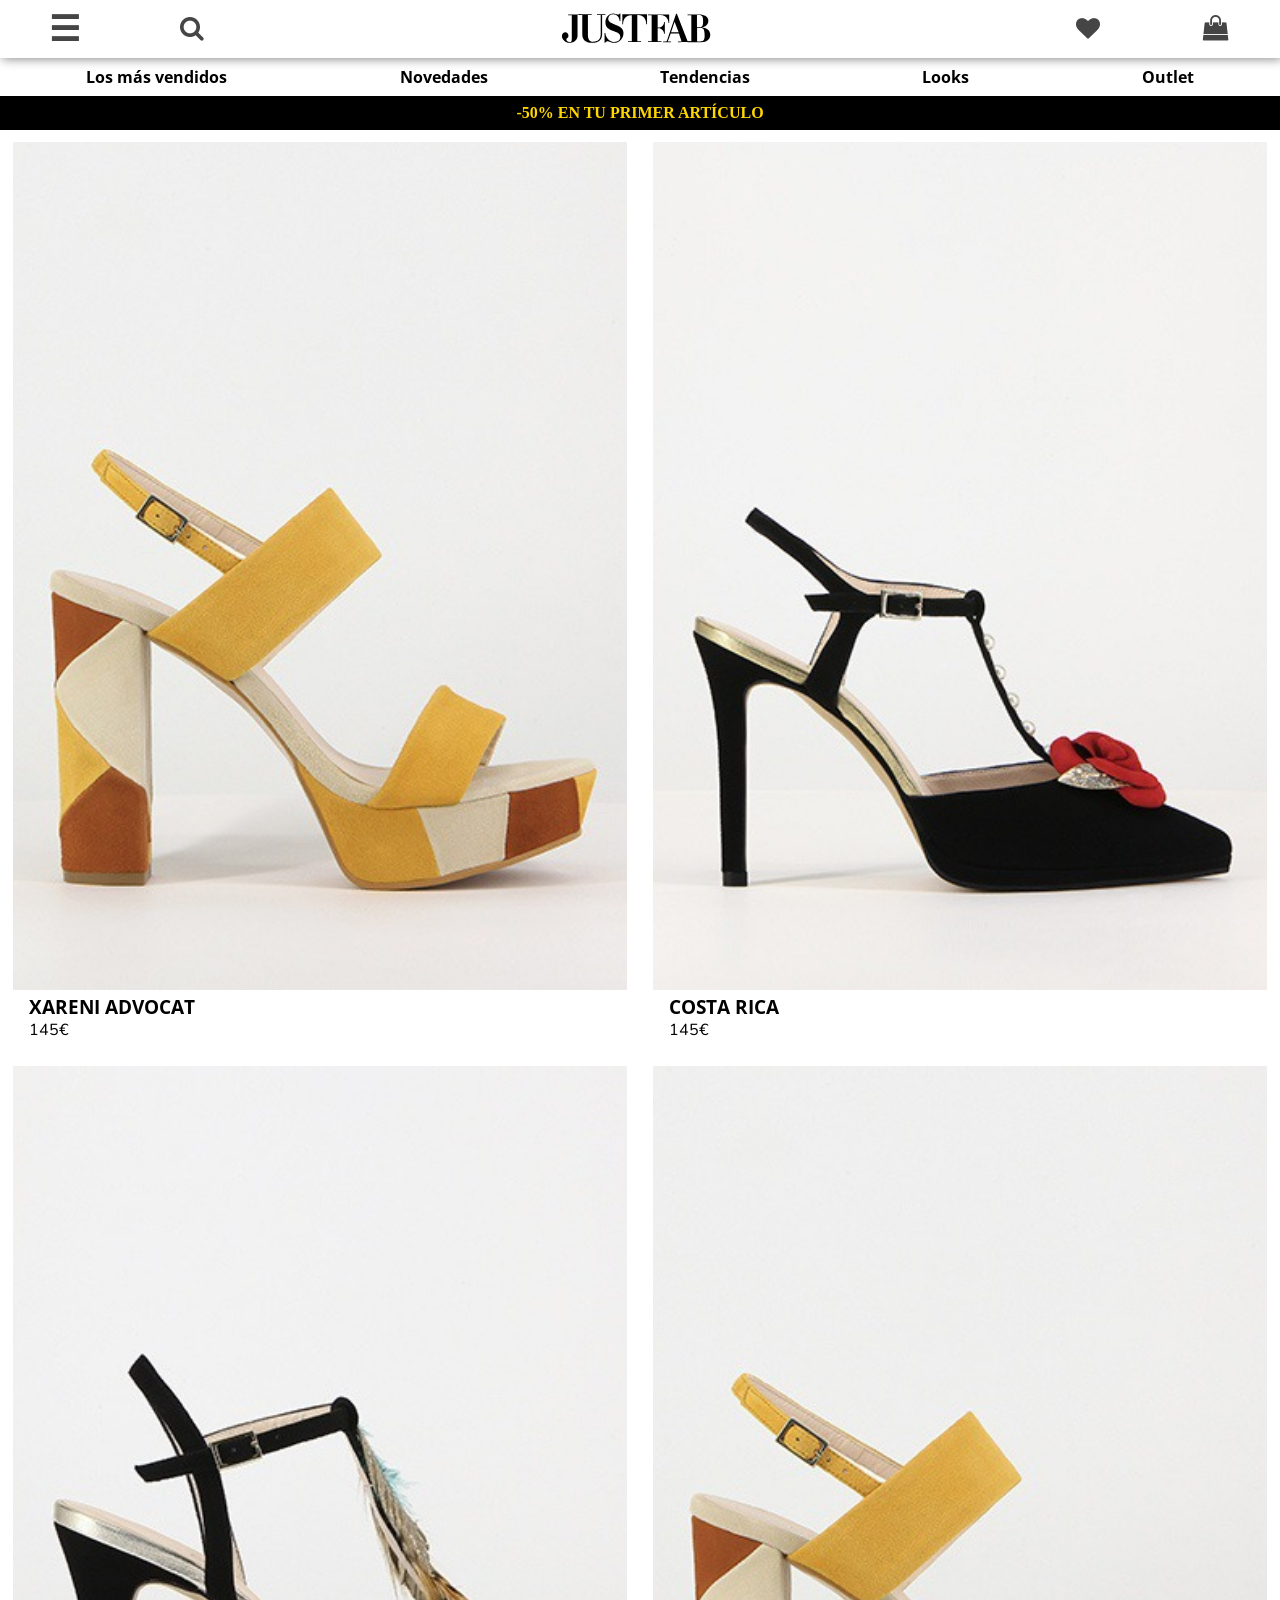
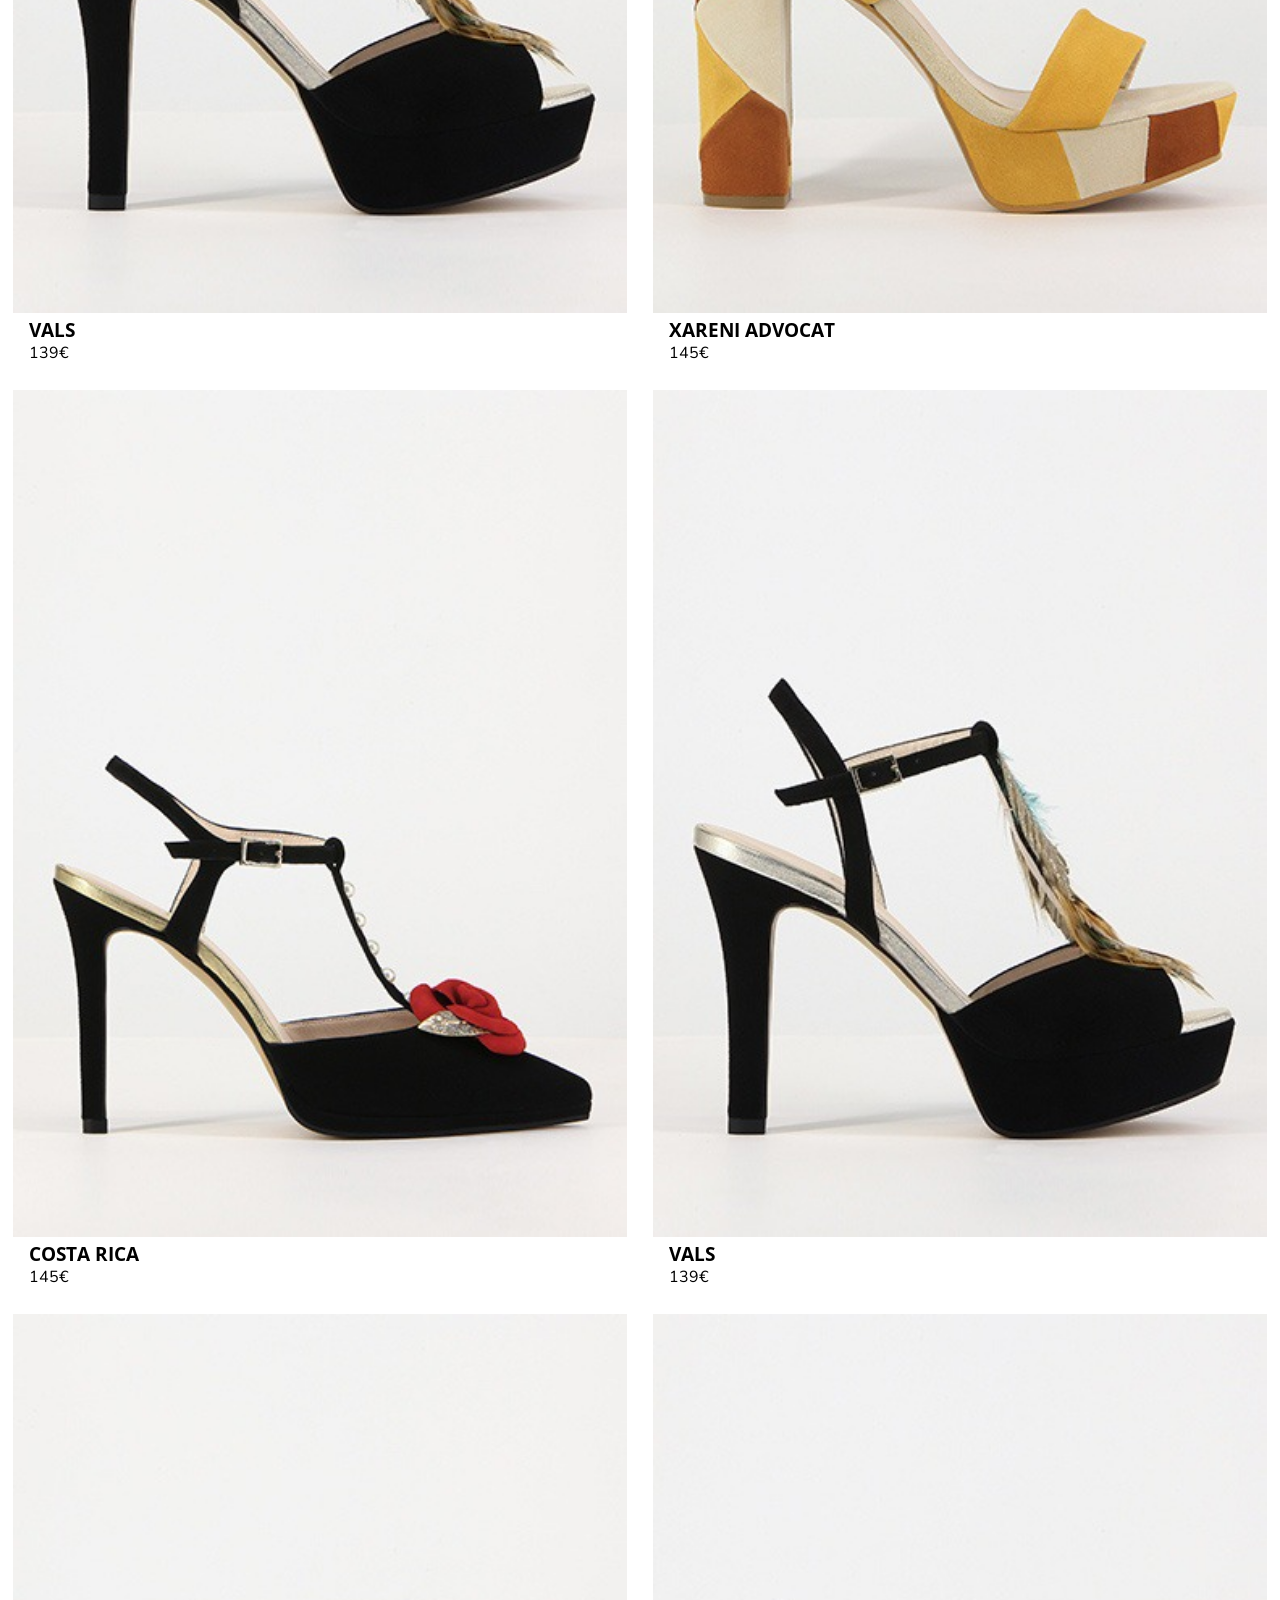
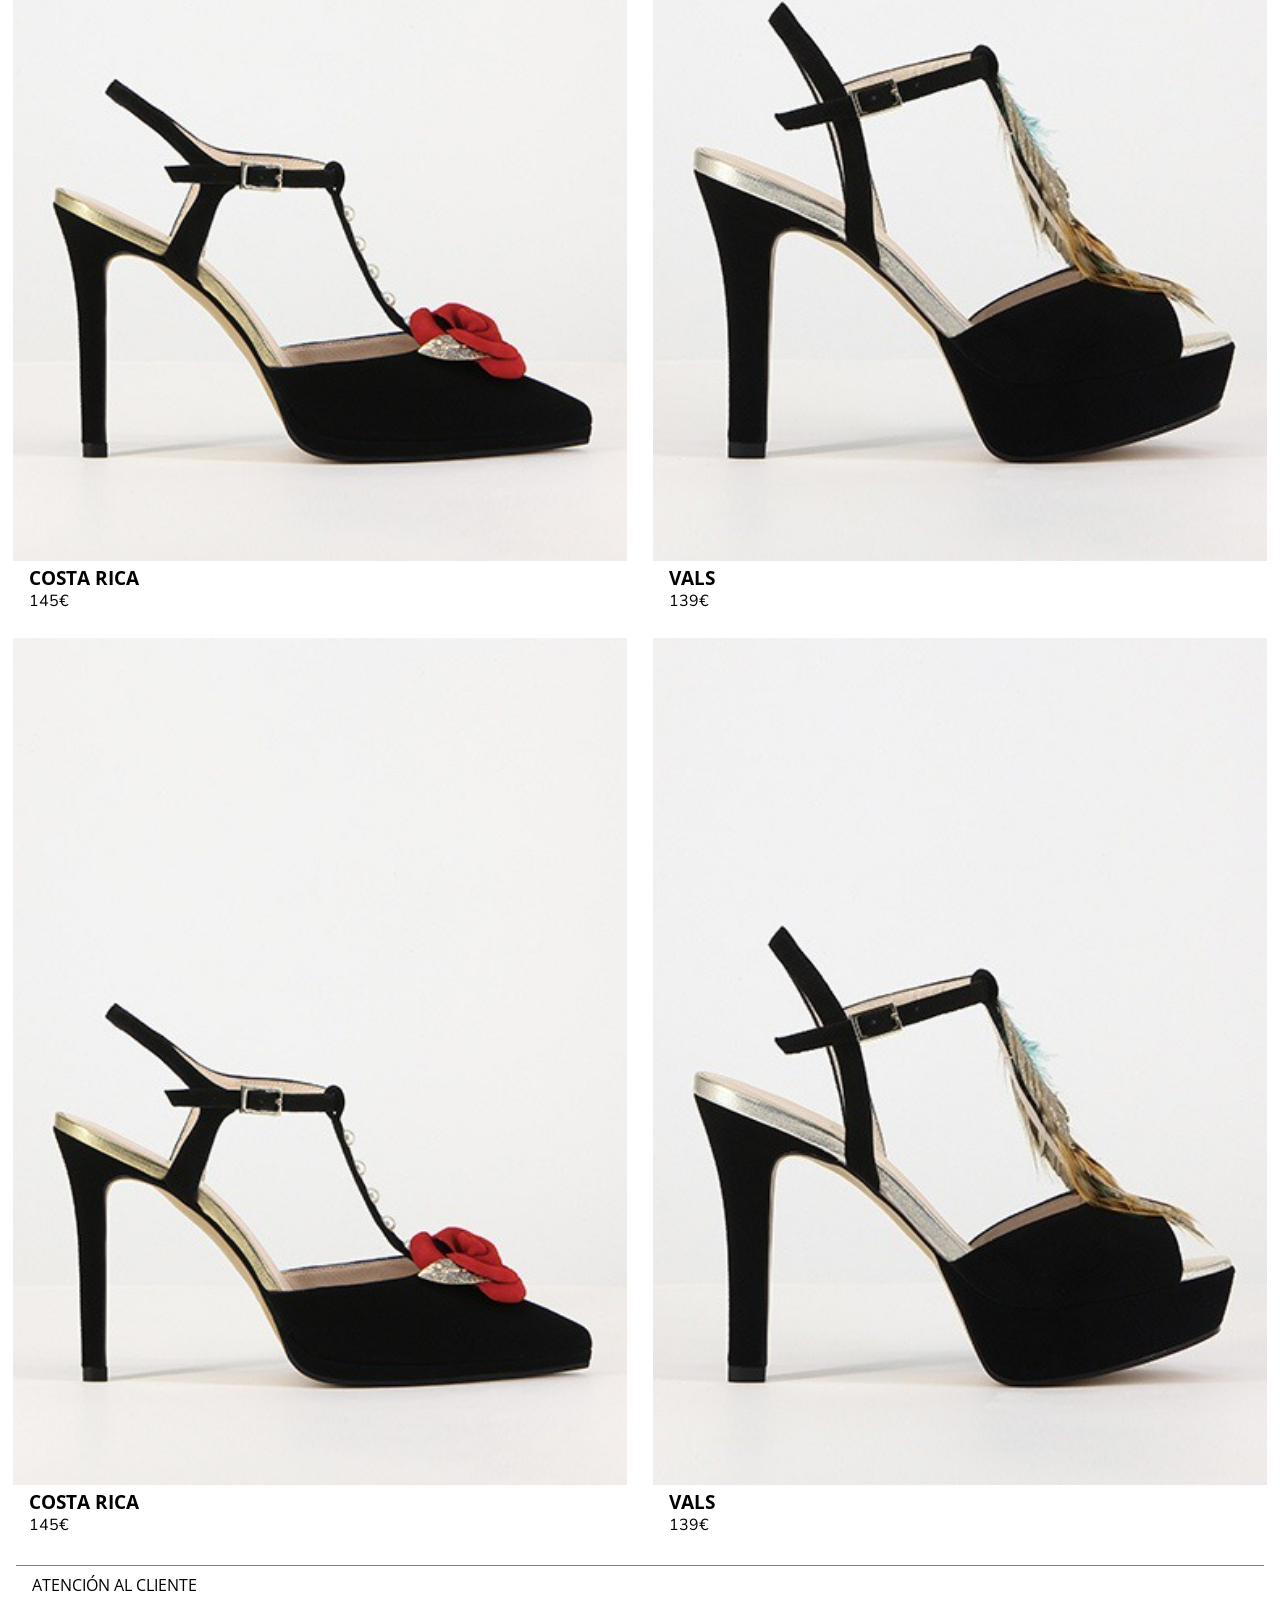
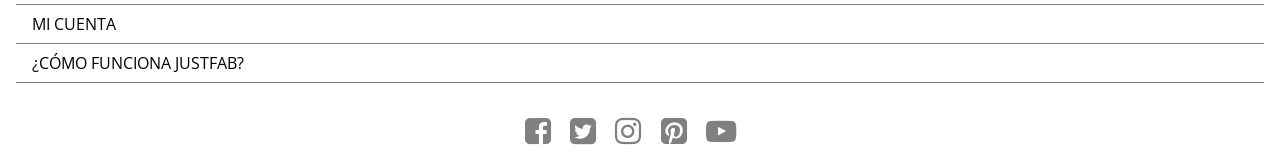
==== JUSTFAB-V2/index.html @ 764d92bb "Empezar tarea webfabv2" ====
<!DOCTYPE html>
<html lang="es">

<head>
    <title>JUSTFAB</title>
    <meta charset="utf-8">
    <meta content="Escribe tu nombre y apellidos" name="author" >
    <meta content="Diseño de Aplicaciones Web" name="description" >
    <meta content="diseño web, responsive web design" name="keywords" >
    <meta name="robots" content="index, follow" >
    <meta name="lang" content="es-ES" >

    <meta name="viewport" content="width=device-width, initial-scale=1.0">
    <link rel="stylesheet" href="https://maxcdn.bootstrapcdn.com/font-awesome/4.5.0/css/font-awesome.min.css">
    <link href="https://fonts.googleapis.com/css?family=Open+Sans+Condensed:300" rel="stylesheet">
    <link href="https://fonts.googleapis.com/css?family=Nunito" rel="stylesheet">
    <link rel="stylesheet" href="font-awesome/css/font-awesome.min.css">
    <link rel="stylesheet" type="text/css" href="estilos-justfab.css">
    <script src="jq/jquery-3.3.1.min.js"></script>
    <script src="jq/script.js"></script>
    <script src="inc/jquery.mb.CSSAnimate.js"></script>
    <script src="inc/jquery.mb.browser.min.js"></script>

</head>

<body>

    <ul id="menu">
        <li><a href="#">BOTAS <span><i class="fa fa-angle-down" aria-hidden="true"></i></span></a>
            <ul>
                <li><a href="#">Todas las Botas</a></li>
                <li><a href="#">Botines</a></li>
                <li><a href="#">Botas de tacón</a></li>
                <li><a href="#">Botas planas</a></li>
                <li><a href="#">Botas Mostequeras</a></li>
                <li><a href="#">Botas de caña ancha</a></li>
            </ul>
        </li>
        <li><a href="#">NOVEDADES<span><i class="fa fa-angle-down" aria-hidden="true"></i></span></a>
            <ul>
                <li><a href="#">Ver novedades</a></li>
                <li><a href="#">Zapatos</a></li>
                <li><a href="#">Ropa</a></li>
                <li><a href="#">Bolsos</a></li>
                <li><a href="#">Accesorios</a></li>
                <li><a href="#">Tallas grandes</a></li>
            </ul>
        </li>
        <li><a href="#">ZAPATOS<span><i class="fa fa-angle-down" aria-hidden="true"></i></span></a>
            <ul>
                <li><a href="#">Todas los Zapatos</a></li>
                <li><a href="#">Todas la Botas</a></li>
                <li><a href="#">Botines</a></li>
                <li><a href="#">Botas Mosqueteras</a></li>
                <li><a href="#">Botas de tacón</a></li>
                <li><a href="#">Botas planas</a></li>
                <li><a href="#">Botas de caña ancha</a></li>
                <li><a href="#">Sneakers</a></li>
                <li><a href="#">Mocasines & Oxfords</a></li>
                <li><a href="#">Tacones</a></li>
                <li><a href="#">Todos los zapatos planos</a></li>
                <li><a href="#">Todas las Sandalias</a></li>
            </ul>
        </li>
        <li><a href="#">ROPA<span><i class="fa fa-angle-down" aria-hidden="true"></i></span></a>
            <ul>
                <li><a href="#">Toda la Ropa</a></li>
                <li><a href="#">Chaquetas, Cazadoras y Abrigos</a></li>
                <li><a href="#">Jerséis y Cárdigans</a></li>
                <li><a href="#">Vestidos</a></li>
                <li><a href="#">Jeans</a></li>
                <li><a href="#">Tops, camisas y blusas</a></li>
                <li><a href="#">Pantalón</a></li>
                <li><a href="#">Faldas</a></li>
                <li><a href="#">Tallass grandes</a></li>
            </ul>
        </li>
        <li><a href="#">BOLSOS<span><i class="fa fa-angle-down" aria-hidden="true"></i></span></a>
            <ul>
                <li><a href="#">Todos los bolsos</a></li>
                <li><a href="#">Bolsos bandolera y Clutches</a></li>
                <li><a href="#">Bolsos Tote</a></li>
                <li><a href="#">Bolsos de hombro y mochilas</a></li>
                <li><a href="#">Bolsos Satchel</a></li>
            </ul>
        </li>
        <li><a href="#">ACCESORIOS<span><i class="fa fa-angle-down" aria-hidden="true"></i></span></a>
            <ul>
                <li><a href="#">Accesorios</a></li>
                <li><a href="#">Accesorios para el frío</a></li>
                <li><a href="#">Sombresos y Acces. para el pelo</a></li>
                <li><a href="#">Fulares</a></li>
                <li><a href="#">Gafas de Sol</a></li>
                <li><a href="#">Toda la Bisutería</a></li>
                <li><a href="#">Collares y gargantillas</a></li>
                <li><a href="#">Pendientes</a></li>
                <li><a href="#">Pulseras</a></li>
                <li><a href="#">Anillos</a></li>
            </ul>
        </li>
        <li><a href="#">TENDENCIAS<span><i class="fa fa-angle-down" aria-hidden="true"></i></span></a>
            <ul>
                <li><a href="#">Tendencias de invierno</a></li>
                <li><a href="#">Tendencias terracota</a></li>
                <li><a href="#">Disponibles de nuevo</a></li>
                <li><a href="#">Ver todas las tendencias</a></li>
            </ul>
        </li>
        <li><a href="#">LOOKS</a></li>
        <li><a href="#">OFERTAS</a></li>
    </ul>


    <div id="oscuro"></div>

    <div id="desplazable">


        <header id="top">
            <div>
                <a href="index.html">
                    <picture><img id="logo" src="logo-bw.svg" alt="LOGO LODI"></picture>
                </a>
                <!-- Menú principal -->
                <nav id="menu-principal">
                    <span>&#9776;</span>

                </nav>
                <!--Bloque de enlaces con iconos -->
                <nav id="buscador">
                    <ul>
                        <li><a href="#"><i class="fa fa-search" aria-hidden="true"></i></a></li>
                    </ul>
                </nav>
                <nav id="deseos">
                    <ul>
                        <li><a href="#"><i class="fa fa-heart" aria-hidden="true"></i></a></li>
                    </ul>
                </nav>
                <nav id="compra">
                    <ul>
                        <li><a href="#"><i class="fa fa-shopping-bag" aria-hidden="true"></i></a></li>
                    </ul>
                </nav>
            </div>
            <nav id="menu-secundario">
                <ul>
                    <li><a href="#">Los más vendidos</a></li>
                    <li><a href="#">Novedades</a></li>
                    <li><a href="#">Tendencias</a></li>
                    <li><a href="#">Looks</a></li>
                    <li><a href="#">Outlet</a></li>
                </ul>
            </nav>
            <p id="promo"><a href="#">-50% EN TU PRIMER ARTÍCULO</a></p>
        </header>


        <!--Contenido principal con los productos -->
        <main>

            <article class="item">
                <a href="#">
                    <h3>XARENI ADVOCAT</h3>
                </a>
                <p>145€</p>
                <a href="#">
                    <picture><img src="img/zapato1.jpg" alt="ZAPATO XARENI ADVOCAT" width="380" height="524"></picture>
                    <span class="comprar">COMPRAR</span>
                </a>
            </article>
            <article class="item">
                <a href="#">
                    <h3>COSTA RICA</h3>
                </a>
                <p>145€</p>
                <a href="#">
                    <picture><img src="img/zapato2.jpg" alt="ZAPATO COSTA RICA" width="380" height="524"></picture>
                    <span class="comprar">COMPRAR</span>
                </a>
            </article>
            <article class="item">
                <a href="#">
                    <h3>VALS</h3>
                </a>
                <p> 139€</p>
                <a href="#">
                    <picture><img src="img/zapato3.jpg" alt="ZAPATO VALS" width="380" height="524"></picture>
                    <span class="comprar">COMPRAR</span>
                </a>
            </article>
            <article class="item">
                <a href="#">
                    <h3>XARENI ADVOCAT</h3>
                </a>
                <p>145€</p>
                <a href="#">
                    <picture><img src="img/zapato1.jpg" alt="ZAPATO XARENI ADVOCAT" width="380" height="524"></picture>
                    <span class="comprar">COMPRAR</span>
                </a>
            </article>
            <article class="item">
                <a href="#">
                    <h3>COSTA RICA</h3>
                </a>
                <p>145€</p>
                <a href="#">
                    <picture><img src="img/zapato2.jpg" alt="ZAPATO COSTA RICA" width="380" height="524"></picture>
                    <span class="comprar">COMPRAR</span>
                </a>
            </article>
            <article class="item">
                <a href="#">
                    <h3>VALS</h3>
                </a>
                <p> 139€</p>
                <a href="#">
                    <picture><img src="img/zapato3.jpg" alt="ZAPATO VALS" width="380" height="524"></picture>
                    <span class="comprar">COMPRAR</span>
                </a>
            </article>
            <article class="item">
                <a href="#">
                    <h3>COSTA RICA</h3>
                </a>
                <p>145€</p>
                <a href="#">
                    <picture><img src="img/zapato2.jpg" alt="ZAPATO COSTA RICA" width="380" height="524"></picture>
                    <span class="comprar">COMPRAR</span>
                </a>
            </article>
            <article class="item">
                <a href="#">
                    <h3>VALS</h3>
                </a>
                <p> 139€</p>
                <a href="#">
                    <picture><img src="img/zapato3.jpg" alt="ZAPATO VALS" width="380" height="524"></picture>
                    <span class="comprar">COMPRAR</span>
                </a>
            </article>
            <article class="item">
                <a href="#">
                    <h3>COSTA RICA</h3>
                </a>
                <p>145€</p>
                <a href="#">
                    <picture><img src="img/zapato2.jpg" alt="ZAPATO COSTA RICA" width="380" height="524"></picture>
                    <span class="comprar">COMPRAR</span>
                </a>
            </article>
            <article class="item">
                <a href="#">
                    <h3>VALS</h3>
                </a>
                <p> 139€</p>
                <a href="#">
                    <picture><img src="img/zapato3.jpg" alt="ZAPATO VALS" width="380" height="524"></picture>
                    <span class="comprar">COMPRAR</span>
                </a>
            </article>
        </main>
        <!--Pie de página -->
        <footer>
            <nav id="menu-adicional">
                <ul>
                    <li><a href="#">ATENCIÓN AL CLIENTE</a></li>
                    <li><a href="#">MI CUENTA</a></li>
                    <li><a href="#">¿CÓMO FUNCIONA JUSTFAB?</a></li>
                </ul>
            </nav>
            <nav id="iconos-sociales">
                <ul>
                    <li><a href="#"><i class="fa fa-facebook-square" aria-hidden="true"></i></a></li>
                    <li><a href="#"><i class="fa fa-twitter-square" aria-hidden="true"></i></a></li>
                    <li><a href="#"><i class="fa fa-instagram" aria-hidden="true"></i></a></li>
                    <li><a href="#"><i class="fa fa-pinterest-square" aria-hidden="true"></i></a></li>
                    <li><a href="#"><i class="fa fa-youtube-play" aria-hidden="true"></i></a></li>
                </ul>
            </nav>
        </footer>
        <div id="volverarriba"><a href="#top">VOLVER ARRIBA <span><i class="fa fa-sort-asc" aria-hidden="true"></i></span></a></div>
    </div>
</body>

</html>
---- JUSTFAB-V2/estilos-justfab.css ----
* {
    box-sizing: border-box;
}

/*Comenzamos con la versión móvil*/
/*Hacemos el cuerpo de la web flexible*/
body {
    font-size: 16px;
    margin: 0;
    padding: 0;
}

div#slider{
    width: 100vw;
    height: auto;
}

div#desplazable {
    position: absolute;
}

div#oscuro {
    position: fixed;
    top: 0;
    bottom: 0;
    left: 0;
    right: 0;
    z-index: 100;
    background-color: rgba(0, 0, 0, .8);
    display: none;
}

a > span.compra {
    position: absolute;
    bottom: 0;
    z-index: 20;
    background-color: #222222;
    color: white;
    border: 0;
    padding: 1rem 0;
    width: 100%;
    display: none;
    cursor: pointer;
    transition: background-color .3s linear;
}

a > span.compra:hover {
    background-color: black;
    color: white;
}

/*Estilo para todos los enlaces de la web*/
a {
    color: black;
    text-decoration: none;
}

a:hover {
    cursor: pointer;
}

ul {
    list-style: none;
    padding-left: 0;
}

/*ESTILO DE LA CABECERA*/
header#top {
    display: flex;
    flex-flow: row wrap;
    justify-content: space-between;
    text-align: center;
    z-index: 50;
    background-color: white;
}

header#top > div {
    order: 1;
    flex: 100%;

    display: flex;
    align-items: center;
    box-shadow: 2px 1px 10px #888888;
}

header#top > div > nav#menu-principal {
    order: 1;
    flex: 10%;
}

header#top > div > nav#menu-principal > span {
    font-size: 2.2rem;
    color: #454545;
    font-weight: bold;
}

header#top > div > nav#menu-principal > span:hover {
    color: grey;
    cursor: pointer;
}

ul#menu {
    position: fixed;
    top: 0;
    left: -20rem;
    min-height: 100vh;
    margin: 0;
    z-index: 200;
    width: 18rem;
    padding-left: 0.5rem;
    border: 1px solid lightgrey;
    background-color: white;
    text-align: left;
    font-family: 'Open Sans Condensed', sans-serif;
}

ul#menu > li {
    padding: 0.5rem;
}

ul#menu > li > a {
    display: flex;
    justify-content: space-between;
}

ul#menu > li > ul {
    display: none;
    padding-left: 1rem;
}

header#top > div > nav#buscador {
    order: 2;
    flex: 10%;
}

header#top > div > nav#buscador > ul i {
    font-size: 1.6rem;
    color: #454545;
}

header#top > div > nav#buscador > ul i:hover {
    color: grey;
}

header#top > div > a {
    order: 3;
    flex: 60%;
}

header#top > div > a > picture > img#logo {
    width: 10rem;
}

header#top > div > nav#deseos {
    order: 4;
    flex: 10%;
}

header#top > div > nav#deseos > ul i {
    font-size: 1.5rem;
    color: #454545;
}

header#top > div > nav#deseos > ul i:hover {
    font-size: 1.5rem;
    color: grey;
}

header#top > div > nav#compra {
    order: 5;
    flex: 10%;
}

header#top > div > nav#compra > ul {
    padding-left: 0;
}

header#top > div > nav#compra > ul i {
    font-size: 1.6rem;
    color: #454545;
}

header#top > div > nav#compra > ul i:hover {
    color: grey;
}

header#top > nav#menu-secundario {
    order: 2;
    flex: 100%;
}

header#top > nav#menu-secundario > ul {
    display: flex;
    justify-content: space-around;
    margin: 0;
    padding: 0.5rem 0;
}

header#top > nav#menu-secundario > ul > li > a {
    font-family: 'Open Sans Condensed', sans-serif;
    color: black;
    font-weight: bold;
}

header#top > nav#menu-secundario > ul > li > a:hover {
    color: #454545;
    text-decoration: none;
}

header#top > p#promo {
    order: 3;
    flex: 100%;
    background-color: black;
    padding: 0.5rem 0;
    margin: 0;
}

header#top > p#promo:hover {
    opacity: 0.8;
}

header#top > p#promo > a {
    color: gold;
    font-weight: bold;
}

main {
    display: flex;
    flex-flow: row wrap;
}

main > article.item {
    flex: 0 1 50%;

    display: flex;
    flex-flow: column;
    padding: 0.8rem;
}

main > article.item > a:first-child {
    order: 2;
}

main > article.item > a:first-child > h3 {
    margin: 0;
    font-family: 'Open Sans Condensed', sans-serif;
    padding-left: 1rem;
}

main > article.item > a {
    position: relative;
}

main > article.item > a:last-child {
    order: 1;
}

main > article.item > a:last-child > picture > img {
    width: 100%;
    height: auto;
}

main > article.item > p {
    order: 3;
    margin: 0;
    font-family: 'Nunito', sans-serif;
    padding-left: 1rem;
}

/*Boton comprar*/
span.comprar{
    border:1px solid black;
    padding:1rem;
    border-radius: 100px;
    position:absolute;
    top:9rem;
    right:6rem;
    display:none;
}

footer {
    display: flex;
    flex-flow: row wrap;
}

footer > nav#menu-adicional {
    flex: 100%;
}

footer > nav#menu-adicional > ul {
    display: flex;
    flex-flow: column;
    padding: 0 1rem;
    font-family: 'Open Sans Condensed', sans-serif;
}

footer > nav#menu-adicional > ul > li {
    flex: 33.33%;
    color: grey;
    border-top: 1px solid grey;
    padding: 0.5rem 0;
}

footer > nav#menu-adicional > ul > li > a {
    padding-left: 1rem;
}

footer > nav#menu-adicional > ul > li:last-child {
    border-bottom: 1px solid grey;
}

footer > nav#menu-adicional > ul > li:hover {
    background-color: lightgrey;
    border-radius: 0.2rem;
}

footer > nav#iconos-sociales {
    flex: 100%;
}

footer > nav#iconos-sociales > ul {
    display: flex;
    justify-content: center;

    list-style: none;
    color: grey;
}

footer > nav#iconos-sociales > ul li {
    padding-right: 1.2rem;
    font-size: 1.9rem;
}

footer > nav#iconos-sociales > ul > li i {
    color: grey;
}

footer > nav#iconos-sociales > ul > li i:hover {
    color: black;
}

div#volverarriba {
    color: #454545;
    font-family: 'Open Sans Condensed', sans-serif;
    width: 8rem;
    background-color: lightgrey;
    position: absolute;
    right: 0;
    bottom: 0;
    text-align: center;
    position: fixed;
    opacity: 0.7;
    display: none;
}

div#volverarriba > a {
    display: flex;
    justify-content: space-between;
    border: 1px solid grey;
    padding: 0.2rem 1rem;
}
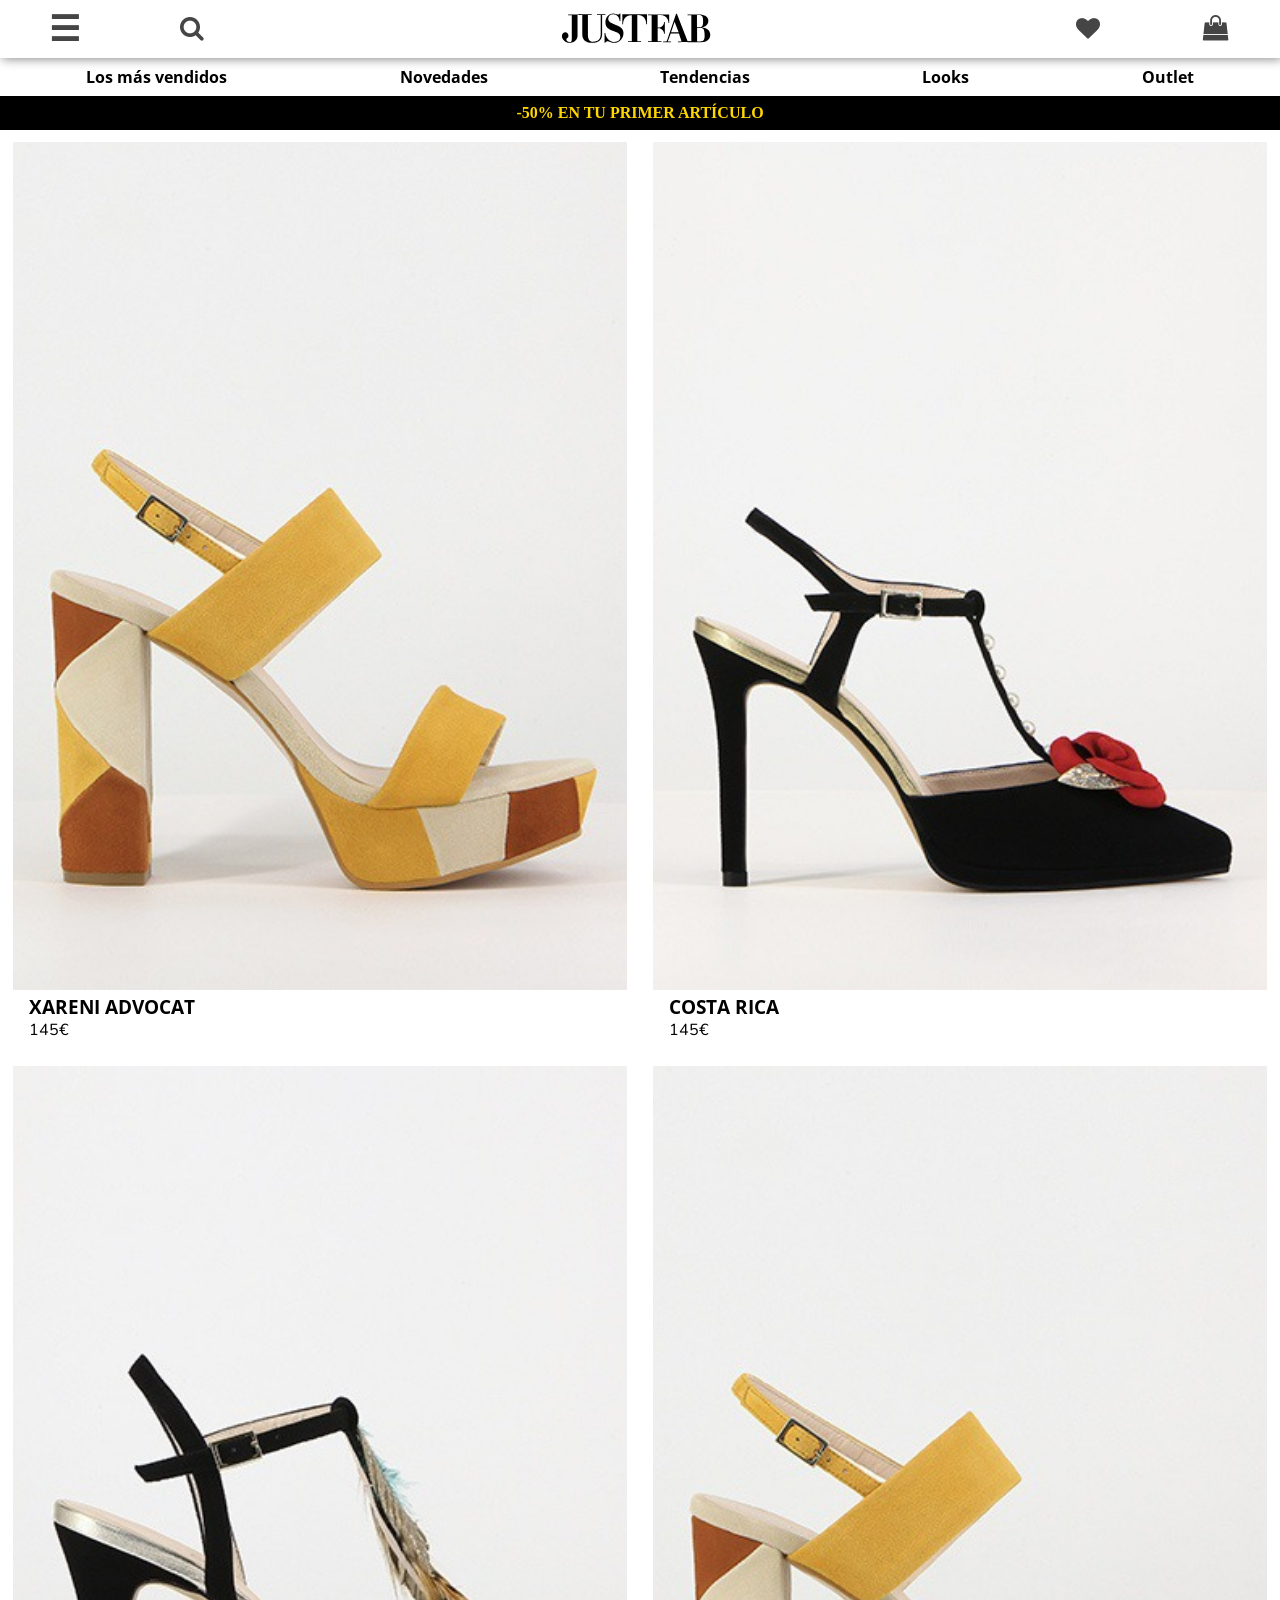
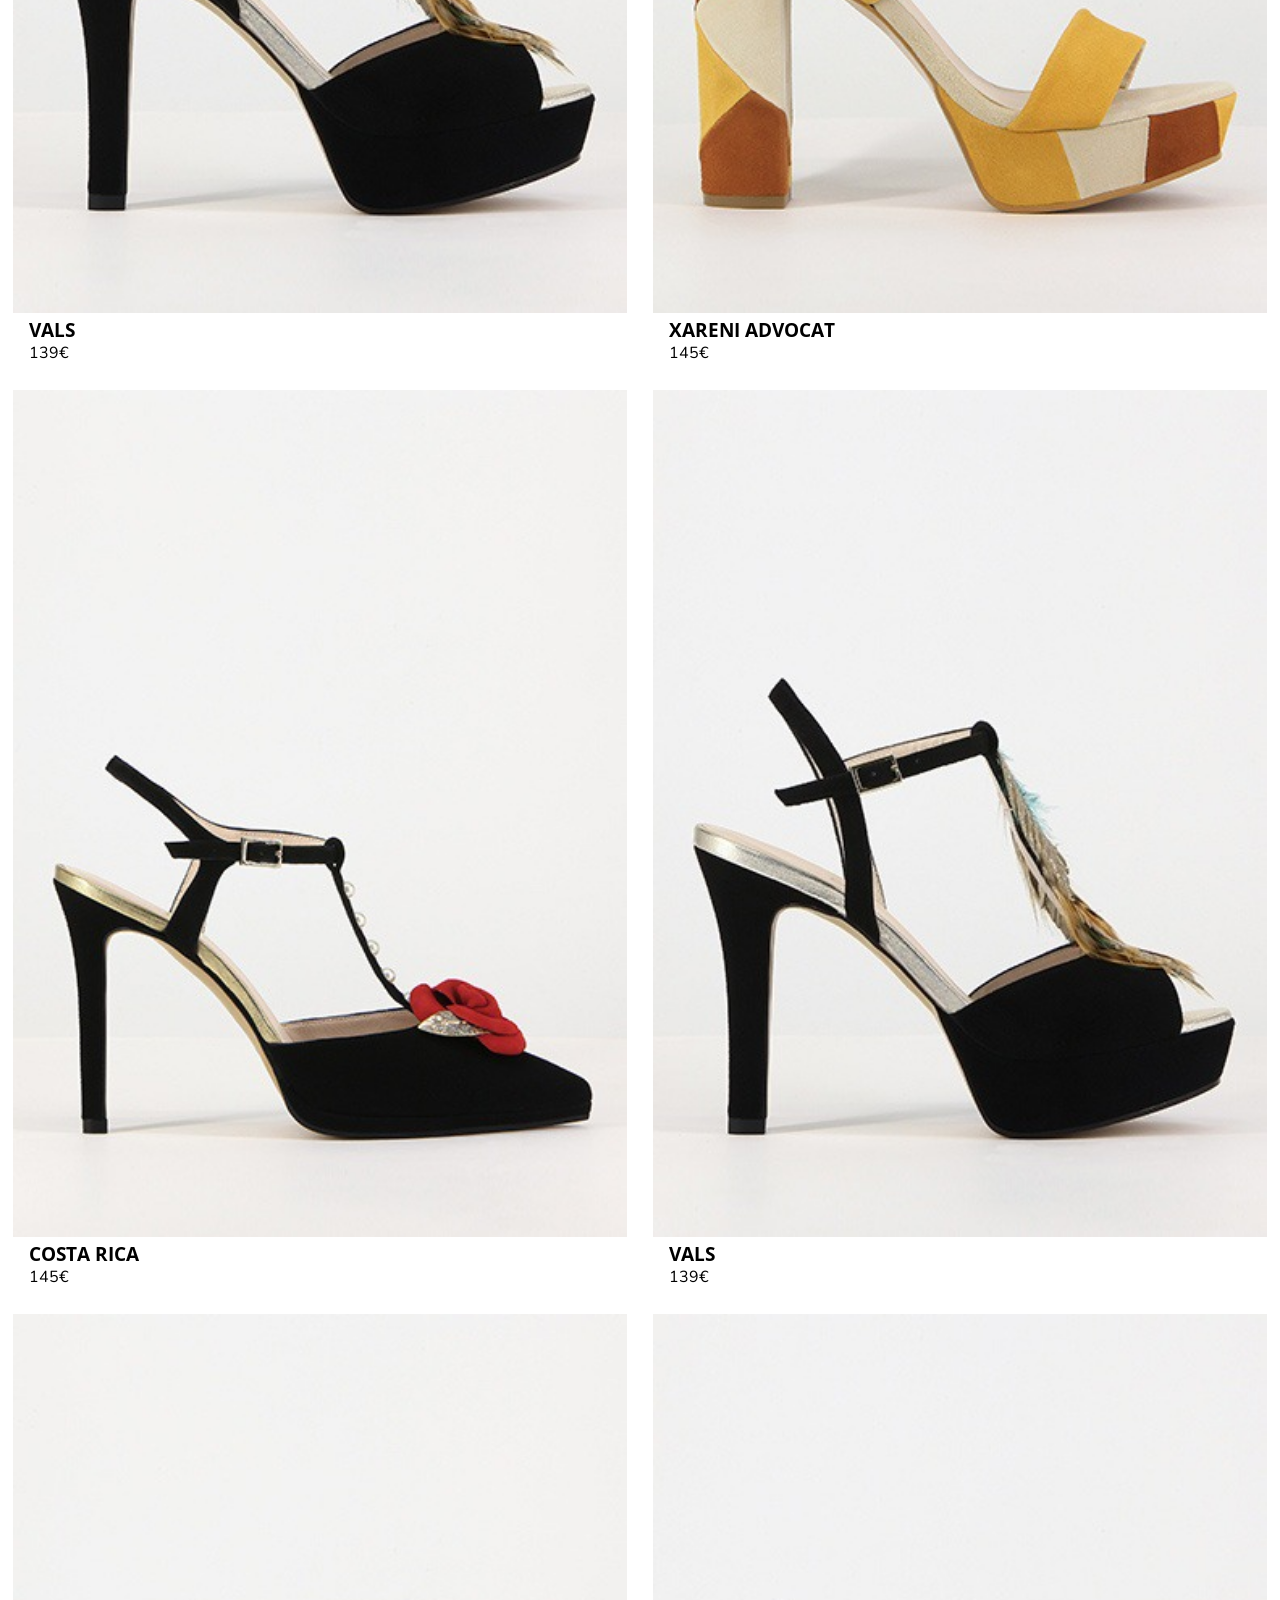
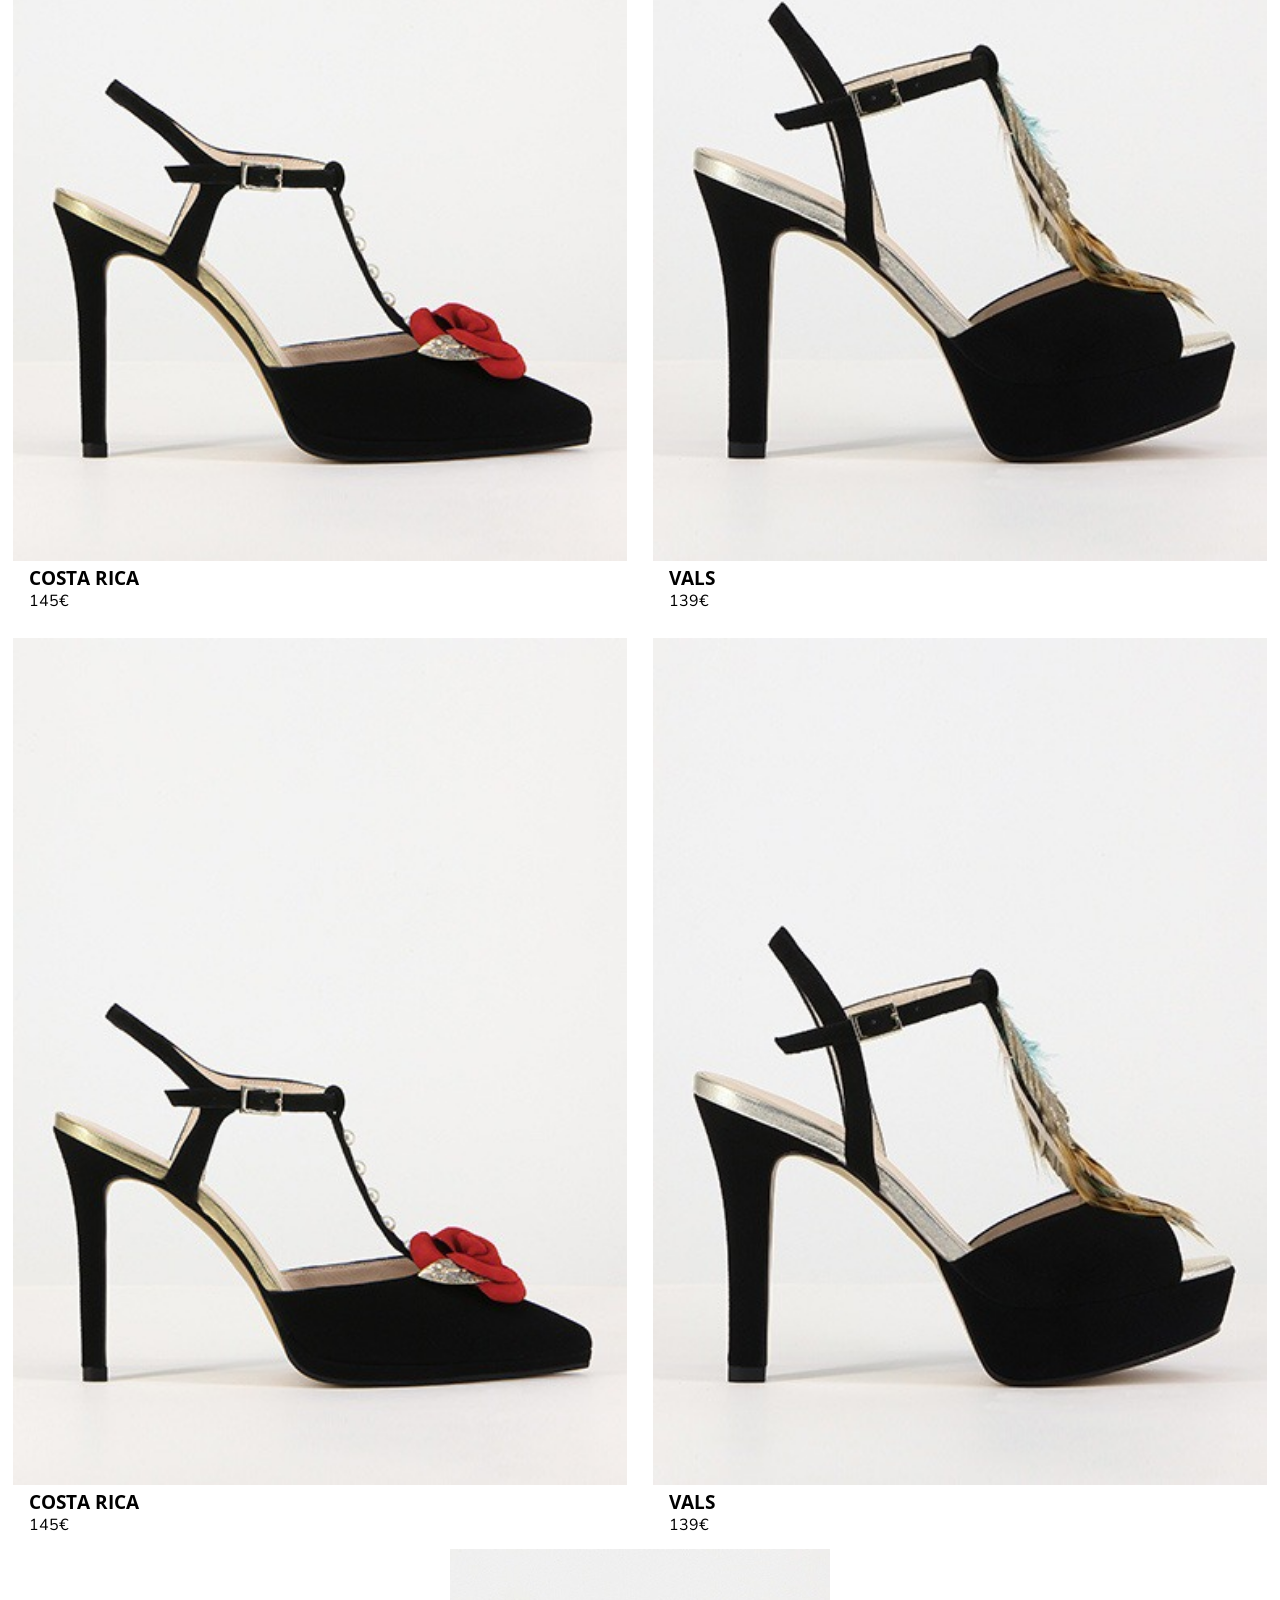
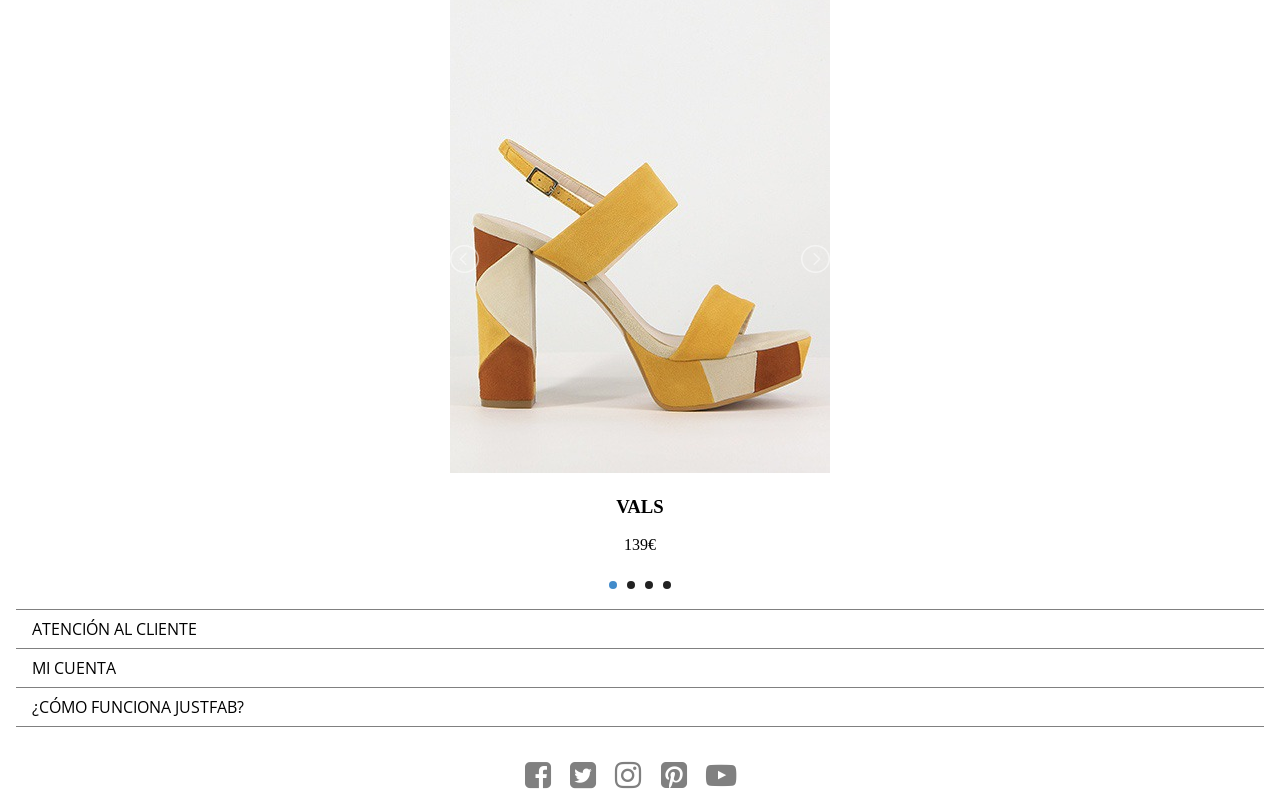
==== commit c16729c3: "terminar webV.2" ====
--- a/JUSTFAB-V2/index.html
+++ b/JUSTFAB-V2/index.html
@@ -14,12 +14,18 @@
     <link rel="stylesheet" href="https://maxcdn.bootstrapcdn.com/font-awesome/4.5.0/css/font-awesome.min.css">
     <link href="https://fonts.googleapis.com/css?family=Open+Sans+Condensed:300" rel="stylesheet">
     <link href="https://fonts.googleapis.com/css?family=Nunito" rel="stylesheet">
+    <link rel="stylesheet" type="text/css" href="css/estilos-justfab.css">
+    <link rel="stylesheet" href="css/lightslider.css">
     <link rel="stylesheet" href="font-awesome/css/font-awesome.min.css">
-    <link rel="stylesheet" type="text/css" href="estilos-justfab.css">
+    
+    <script src="https://code.jquery.com/jquery-1.11.0.js" integrity="sha256-zgND4db0iXaO7v4CLBIYHGoIIudWI5hRMQrPB20j0Qw=" crossorigin="anonymous"></script>
     <script src="jq/jquery-3.3.1.min.js"></script>
     <script src="jq/script.js"></script>
+    <!-- llamo al script --> 
+    <script src="jq/lightslider.js"></script>
     <script src="inc/jquery.mb.CSSAnimate.js"></script>
     <script src="inc/jquery.mb.browser.min.js"></script>
+    
 
 </head>
 
@@ -158,13 +164,13 @@
 
         <!--Contenido principal con los productos -->
         <main>
-
+            <div id="bloque-uno">
             <article class="item">
                 <a href="#">
                     <h3>XARENI ADVOCAT</h3>
                 </a>
                 <p>145€</p>
-                <a href="#">
+                <a id="contenedor"href="#">
                     <picture><img src="img/zapato1.jpg" alt="ZAPATO XARENI ADVOCAT" width="380" height="524"></picture>
                     <span class="comprar">COMPRAR</span>
                 </a>
@@ -259,6 +265,35 @@
                     <span class="comprar">COMPRAR</span>
                 </a>
             </article>
+            </div>
+            <div class="banner">
+                <ul id="slider">
+                    <li><img src="img/zapato1.jpg" alt="">
+                        <a href="#">
+                            <h3>VALS</h3>
+                        </a>
+                        <p> 139€</p>
+                    </li>
+                    <li><img src="img/zapato2.jpg" alt="">
+                        <a href="#">
+                            <h3>XARENI ADVOCAT</h3>
+                        </a>
+                        <p>145€</p>
+                    </li>
+                    <li><img src="img/zapato3.jpg" alt="">
+                        <a href="#">
+                            <h3>COSTA RICA</h3>
+                        </a>
+                        <p>145€</p>
+                    </li>
+                    <li><img src="img/zapato1-1.jpg" alt="">
+                        <a href="#">
+                            <h3>VALS</h3>
+                        </a>
+                        <p> 139€</p>
+                    </li>
+                </ul>
+            </div>
         </main>
         <!--Pie de página -->
         <footer>
@@ -281,6 +316,7 @@
         </footer>
         <div id="volverarriba"><a href="#top">VOLVER ARRIBA <span><i class="fa fa-sort-asc" aria-hidden="true"></i></span></a></div>
     </div>
+   
 </body>
 
 </html>
--- a/JUSTFAB-V2/css/estilos-justfab.css
+++ b/JUSTFAB-V2/css/estilos-justfab.css
@@ -0,0 +1,373 @@
+* {
+    box-sizing: border-box;
+}
+
+/*Comenzamos con la versión móvil*/
+/*Hacemos el cuerpo de la web flexible*/
+body {
+    font-size: 16px;
+    margin: 0;
+    padding: 0;
+}
+
+div#slider{
+    width: 100vw;
+    height: auto;
+}
+
+div#desplazable {
+    position: absolute;
+}
+
+div#oscuro {
+    position: fixed;
+    top: 0;
+    bottom: 0;
+    left: 0;
+    right: 0;
+    z-index: 100;
+    background-color: rgba(0, 0, 0, .8);
+    display: none;
+}
+/*
+a > span.comprar {
+    position: absolute;
+    bottom: 0;
+    z-index: 20;
+    background-color: rgba(0, 0, 0, .8);
+    color: white;
+    border: 0;
+    height:auto;
+    display: none;
+    cursor: pointer;
+    transition: background-color .3s linear;
+}*/
+/*
+a > span.compra:hover {
+    background-color: black;
+    color: white;
+}*/
+
+/*Estilo para todos los enlaces de la web*/
+a {
+    color: black;
+    text-decoration: none;
+}
+
+a:hover {
+    cursor: pointer;
+}
+
+ul {
+    list-style: none;
+    padding-left: 0;
+}
+
+/*ESTILO DE LA CABECERA*/
+header#top {
+    display: flex;
+    flex-flow: row wrap;
+    justify-content: space-between;
+    text-align: center;
+    z-index: 50;
+    background-color: white;
+}
+
+header#top > div {
+    order: 1;
+    flex: 100%;
+
+    display: flex;
+    align-items: center;
+    box-shadow: 2px 1px 10px #888888;
+}
+
+header#top > div > nav#menu-principal {
+    order: 1;
+    flex: 10%;
+}
+
+header#top > div > nav#menu-principal > span {
+    font-size: 2.2rem;
+    color: #454545;
+    font-weight: bold;
+}
+
+header#top > div > nav#menu-principal > span:hover {
+    color: grey;
+    cursor: pointer;
+}
+
+ul#menu {
+    position: fixed;
+    top: 0;
+    left: -20rem;
+    min-height: 100vh;
+    margin: 0;
+    z-index: 200;
+    width: 18rem;
+    padding-left: 0.5rem;
+    border: 1px solid lightgrey;
+    background-color: white;
+    text-align: left;
+    font-family: 'Open Sans Condensed', sans-serif;
+}
+
+ul#menu > li {
+    padding: 0.5rem;
+}
+
+ul#menu > li > a {
+    display: flex;
+    justify-content: space-between;
+}
+
+ul#menu > li > ul {
+    display: none;
+    padding-left: 1rem;
+}
+
+header#top > div > nav#buscador {
+    order: 2;
+    flex: 10%;
+}
+
+header#top > div > nav#buscador > ul i {
+    font-size: 1.6rem;
+    color: #454545;
+}
+
+header#top > div > nav#buscador > ul i:hover {
+    color: grey;
+}
+
+header#top > div > a {
+    order: 3;
+    flex: 60%;
+}
+
+header#top > div > a > picture > img#logo {
+    width: 10rem;
+}
+
+header#top > div > nav#deseos {
+    order: 4;
+    flex: 10%;
+}
+
+header#top > div > nav#deseos > ul i {
+    font-size: 1.5rem;
+    color: #454545;
+}
+
+header#top > div > nav#deseos > ul i:hover {
+    font-size: 1.5rem;
+    color: grey;
+}
+
+header#top > div > nav#compra {
+    order: 5;
+    flex: 10%;
+}
+
+header#top > div > nav#compra > ul {
+    padding-left: 0;
+}
+
+header#top > div > nav#compra > ul i {
+    font-size: 1.6rem;
+    color: #454545;
+}
+
+header#top > div > nav#compra > ul i:hover {
+    color: grey;
+}
+
+header#top > nav#menu-secundario {
+    order: 2;
+    flex: 100%;
+}
+
+header#top > nav#menu-secundario > ul {
+    display: flex;
+    justify-content: space-around;
+    margin: 0;
+    padding: 0.5rem 0;
+}
+
+header#top > nav#menu-secundario > ul > li > a {
+    font-family: 'Open Sans Condensed', sans-serif;
+    color: black;
+    font-weight: bold;
+}
+
+header#top > nav#menu-secundario > ul > li > a:hover {
+    color: #454545;
+    text-decoration: none;
+}
+
+header#top > p#promo {
+    order: 3;
+    flex: 100%;
+    background-color: black;
+    padding: 0.5rem 0;
+    margin: 0;
+}
+
+header#top > p#promo:hover {
+    opacity: 0.8;
+}
+
+header#top > p#promo > a {
+    color: gold;
+    font-weight: bold;
+}
+/*He tenido que retocar el main añadiendo un div para 
+separar un bloque de  otro*/
+main {
+    display:flex;
+    flex-direction: column;
+}
+#bloque-uno{
+    display:flex;
+    flex-flow:row wrap;
+}
+#bloque-uno > article.item {
+    flex: 0 1 50%;
+
+    display: flex;
+    flex-flow: column;
+    padding: 0.8rem;
+}
+
+#bloque-uno > article.item > a:first-child {
+    order: 2;
+}
+
+#bloque-uno > article.item > a:first-child > h3 {
+    margin: 0;
+    font-family: 'Open Sans Condensed', sans-serif;
+    padding-left: 1rem;
+}
+
+#bloque-uno > article.item > a {
+    position: relative;
+}
+
+#bloque-uno > article.item > a:last-child {
+    order: 1;
+}
+
+#bloque-uno > article.item > a:last-child > picture > img {
+    width: 100%;
+    height: auto;
+}
+
+#bloque-uno > article.item > p {
+    order: 3;
+    margin: 0;
+    font-family: 'Nunito', sans-serif;
+    padding-left: 1rem;
+}
+
+/*Boton comprar*/
+span.comprar{
+    padding:1rem;
+    border-radius: 100px;
+    position:absolute;
+    top:50%;
+    left:50%;
+    display:none;
+    transform: translate(-50%, -50%);
+    font-weight: bold;
+    color:white;
+    background-color:rgb(0, 0, 0,0.7);
+}
+
+footer {
+    display: flex;
+    flex-flow: row wrap;
+}
+
+footer > nav#menu-adicional {
+    flex: 100%;
+}
+
+footer > nav#menu-adicional > ul {
+    display: flex;
+    flex-flow: column;
+    padding: 0 1rem;
+    font-family: 'Open Sans Condensed', sans-serif;
+}
+
+footer > nav#menu-adicional > ul > li {
+    flex: 33.33%;
+    color: grey;
+    border-top: 1px solid grey;
+    padding: 0.5rem 0;
+}
+
+footer > nav#menu-adicional > ul > li > a {
+    padding-left: 1rem;
+}
+
+footer > nav#menu-adicional > ul > li:last-child {
+    border-bottom: 1px solid grey;
+}
+
+footer > nav#menu-adicional > ul > li:hover {
+    background-color: lightgrey;
+    border-radius: 0.2rem;
+}
+
+footer > nav#iconos-sociales {
+    flex: 100%;
+}
+
+footer > nav#iconos-sociales > ul {
+    display: flex;
+    justify-content: center;
+
+    list-style: none;
+    color: grey;
+}
+
+footer > nav#iconos-sociales > ul li {
+    padding-right: 1.2rem;
+    font-size: 1.9rem;
+}
+
+footer > nav#iconos-sociales > ul > li i {
+    color: grey;
+}
+
+footer > nav#iconos-sociales > ul > li i:hover {
+    color: black;
+}
+
+div#volverarriba {
+    color: #454545;
+    font-family: 'Open Sans Condensed', sans-serif;
+    width: 8rem;
+    background-color: lightgrey;
+    position: absolute;
+    right: 0;
+    bottom: 0;
+    text-align: center;
+    position: fixed;
+    opacity: 0.7;
+    display: none;
+}
+
+div#volverarriba > a {
+    display: flex;
+    justify-content: space-between;
+    border: 1px solid grey;
+    padding: 0.2rem 1rem;
+}
+/*CSS para mi div con el slider*/
+.banner{
+    width: 400px;
+    margin:auto;
+    text-align: center;
+}
--- a/JUSTFAB-V2/css/lightslider.css
+++ b/JUSTFAB-V2/css/lightslider.css
@@ -0,0 +1,395 @@
+/*! lightslider - v1.1.6 - 2016-10-25
+* https://github.com/sachinchoolur/lightslider
+* Copyright (c) 2016 Sachin N; Licensed MIT */
+/*! lightslider - v1.1.3 - 2015-04-14
+* https://github.com/sachinchoolur/lightslider
+* Copyright (c) 2015 Sachin N; Licensed MIT */
+/** /!!! core css Should not edit !!!/**/ 
+
+.lSSlideOuter {
+    overflow: hidden;
+    -webkit-touch-callout: none;
+    -webkit-user-select: none;
+    -khtml-user-select: none;
+    -moz-user-select: none;
+    -ms-user-select: none;
+    user-select: none
+}
+.lightSlider:before, .lightSlider:after {
+    content: " ";
+    display: table;
+}
+.lightSlider {
+    overflow: hidden;
+    margin: 0;
+}
+.lSSlideWrapper {
+    max-width: 100%;
+    overflow: hidden;
+    position: relative;
+}
+.lSSlideWrapper > .lightSlider:after {
+    clear: both;
+}
+.lSSlideWrapper .lSSlide {
+    -webkit-transform: translate(0px, 0px);
+    -ms-transform: translate(0px, 0px);
+    transform: translate(0px, 0px);
+    -webkit-transition: all 1s;
+    -webkit-transition-property: -webkit-transform,height;
+    -moz-transition-property: -moz-transform,height;
+    transition-property: transform,height;
+    -webkit-transition-duration: inherit !important;
+    transition-duration: inherit !important;
+    -webkit-transition-timing-function: inherit !important;
+    transition-timing-function: inherit !important;
+}
+.lSSlideWrapper .lSFade {
+    position: relative;
+}
+.lSSlideWrapper .lSFade > * {
+    position: absolute !important;
+    top: 0;
+    left: 0;
+    z-index: 9;
+    margin-right: 0;
+    width: 100%;
+}
+.lSSlideWrapper.usingCss .lSFade > * {
+    opacity: 0;
+    -webkit-transition-delay: 0s;
+    transition-delay: 0s;
+    -webkit-transition-duration: inherit !important;
+    transition-duration: inherit !important;
+    -webkit-transition-property: opacity;
+    transition-property: opacity;
+    -webkit-transition-timing-function: inherit !important;
+    transition-timing-function: inherit !important;
+}
+.lSSlideWrapper .lSFade > *.active {
+    z-index: 10;
+}
+.lSSlideWrapper.usingCss .lSFade > *.active {
+    opacity: 1;
+}
+/** /!!! End of core css Should not edit !!!/**/
+
+/* Pager */
+.lSSlideOuter .lSPager.lSpg {
+    margin: 10px 0 0;
+    padding: 0;
+    text-align: center;
+}
+.lSSlideOuter .lSPager.lSpg > li {
+    cursor: pointer;
+    display: inline-block;
+    padding: 0 5px;
+}
+.lSSlideOuter .lSPager.lSpg > li a {
+    background-color: #222222;
+    border-radius: 30px;
+    display: inline-block;
+    height: 8px;
+    overflow: hidden;
+    text-indent: -999em;
+    width: 8px;
+    position: relative;
+    z-index: 99;
+    -webkit-transition: all 0.5s linear 0s;
+    transition: all 0.5s linear 0s;
+}
+.lSSlideOuter .lSPager.lSpg > li:hover a, .lSSlideOuter .lSPager.lSpg > li.active a {
+    background-color: #428bca;
+}
+.lSSlideOuter .media {
+    opacity: 0.8;
+}
+.lSSlideOuter .media.active {
+    opacity: 1;
+}
+/* End of pager */
+
+/** Gallery */
+.lSSlideOuter .lSPager.lSGallery {
+    list-style: none outside none;
+    padding-left: 0;
+    margin: 0;
+    overflow: hidden;
+    transform: translate3d(0px, 0px, 0px);
+    -moz-transform: translate3d(0px, 0px, 0px);
+    -ms-transform: translate3d(0px, 0px, 0px);
+    -webkit-transform: translate3d(0px, 0px, 0px);
+    -o-transform: translate3d(0px, 0px, 0px);
+    -webkit-transition-property: -webkit-transform;
+    -moz-transition-property: -moz-transform;
+    -webkit-touch-callout: none;
+    -webkit-user-select: none;
+    -khtml-user-select: none;
+    -moz-user-select: none;
+    -ms-user-select: none;
+    user-select: none;
+}
+.lSSlideOuter .lSPager.lSGallery li {
+    overflow: hidden;
+    -webkit-transition: border-radius 0.12s linear 0s 0.35s linear 0s;
+    transition: border-radius 0.12s linear 0s 0.35s linear 0s;
+}
+.lSSlideOuter .lSPager.lSGallery li.active, .lSSlideOuter .lSPager.lSGallery li:hover {
+    border-radius: 5px;
+}
+.lSSlideOuter .lSPager.lSGallery img {
+    display: block;
+    height: auto;
+    max-width: 100%;
+}
+.lSSlideOuter .lSPager.lSGallery:before, .lSSlideOuter .lSPager.lSGallery:after {
+    content: " ";
+    display: table;
+}
+.lSSlideOuter .lSPager.lSGallery:after {
+    clear: both;
+}
+/* End of Gallery*/
+
+/* slider actions */
+.lSAction > a {
+    width: 32px;
+    display: block;
+    top: 50%;
+    height: 32px;
+    background-image: url('../img/controls.png');
+    cursor: pointer;
+    position: absolute;
+    z-index: 99;
+    margin-top: -16px;
+    opacity: 0.5;
+    -webkit-transition: opacity 0.35s linear 0s;
+    transition: opacity 0.35s linear 0s;
+}
+.lSAction > a:hover {
+    opacity: 1;
+}
+.lSAction > .lSPrev {
+    background-position: 0 0;
+    left: 10px;
+}
+.lSAction > .lSNext {
+    background-position: -32px 0;
+    right: 10px;
+}
+.lSAction > a.disabled {
+    pointer-events: none;
+}
+.cS-hidden {
+    height: 1px;
+    opacity: 0;
+    filter: alpha(opacity=0);
+    overflow: hidden;
+}
+
+
+/* vertical */
+.lSSlideOuter.vertical {
+    position: relative;
+}
+.lSSlideOuter.vertical.noPager {
+    padding-right: 0px !important;
+}
+.lSSlideOuter.vertical .lSGallery {
+    position: absolute !important;
+    right: 0;
+    top: 0;
+}
+.lSSlideOuter.vertical .lightSlider > * {
+    width: 100% !important;
+    max-width: none !important;
+}
+
+/* vertical controlls */
+.lSSlideOuter.vertical .lSAction > a {
+    left: 50%;
+    margin-left: -14px;
+    margin-top: 0;
+}
+.lSSlideOuter.vertical .lSAction > .lSNext {
+    background-position: 31px -31px;
+    bottom: 10px;
+    top: auto;
+}
+.lSSlideOuter.vertical .lSAction > .lSPrev {
+    background-position: 0 -31px;
+    bottom: auto;
+    top: 10px;
+}
+/* vertical */
+
+
+/* Rtl */
+.lSSlideOuter.lSrtl {
+    direction: rtl;
+}
+.lSSlideOuter .lightSlider, .lSSlideOuter .lSPager {
+    padding-left: 0;
+    list-style: none outside none;
+}
+.lSSlideOuter.lSrtl .lightSlider, .lSSlideOuter.lSrtl .lSPager {
+    padding-right: 0;
+}
+.lSSlideOuter .lightSlider > *,  .lSSlideOuter .lSGallery li {
+    float: left;
+}
+.lSSlideOuter.lSrtl .lightSlider > *,  .lSSlideOuter.lSrtl .lSGallery li {
+    float: right !important;
+}
+/* Rtl */
+
+@-webkit-keyframes rightEnd {
+    0% {
+        left: 0;
+    }
+
+    50% {
+        left: -15px;
+    }
+
+    100% {
+        left: 0;
+    }
+}
+@keyframes rightEnd {
+    0% {
+        left: 0;
+    }
+
+    50% {
+        left: -15px;
+    }
+
+    100% {
+        left: 0;
+    }
+}
+@-webkit-keyframes topEnd {
+    0% {
+        top: 0;
+    }
+
+    50% {
+        top: -15px;
+    }
+
+    100% {
+        top: 0;
+    }
+}
+@keyframes topEnd {
+    0% {
+        top: 0;
+    }
+
+    50% {
+        top: -15px;
+    }
+
+    100% {
+        top: 0;
+    }
+}
+@-webkit-keyframes leftEnd {
+    0% {
+        left: 0;
+    }
+
+    50% {
+        left: 15px;
+    }
+
+    100% {
+        left: 0;
+    }
+}
+@keyframes leftEnd {
+    0% {
+        left: 0;
+    }
+
+    50% {
+        left: 15px;
+    }
+
+    100% {
+        left: 0;
+    }
+}
+@-webkit-keyframes bottomEnd {
+    0% {
+        bottom: 0;
+    }
+
+    50% {
+        bottom: -15px;
+    }
+
+    100% {
+        bottom: 0;
+    }
+}
+@keyframes bottomEnd {
+    0% {
+        bottom: 0;
+    }
+
+    50% {
+        bottom: -15px;
+    }
+
+    100% {
+        bottom: 0;
+    }
+}
+.lSSlideOuter .rightEnd {
+    -webkit-animation: rightEnd 0.3s;
+    animation: rightEnd 0.3s;
+    position: relative;
+}
+.lSSlideOuter .leftEnd {
+    -webkit-animation: leftEnd 0.3s;
+    animation: leftEnd 0.3s;
+    position: relative;
+}
+.lSSlideOuter.vertical .rightEnd {
+    -webkit-animation: topEnd 0.3s;
+    animation: topEnd 0.3s;
+    position: relative;
+}
+.lSSlideOuter.vertical .leftEnd {
+    -webkit-animation: bottomEnd 0.3s;
+    animation: bottomEnd 0.3s;
+    position: relative;
+}
+.lSSlideOuter.lSrtl .rightEnd {
+    -webkit-animation: leftEnd 0.3s;
+    animation: leftEnd 0.3s;
+    position: relative;
+}
+.lSSlideOuter.lSrtl .leftEnd {
+    -webkit-animation: rightEnd 0.3s;
+    animation: rightEnd 0.3s;
+    position: relative;
+}
+/*/  GRab cursor */
+.lightSlider.lsGrab > * {
+  cursor: -webkit-grab;
+  cursor: -moz-grab;
+  cursor: -o-grab;
+  cursor: -ms-grab;
+  cursor: grab;
+}
+.lightSlider.lsGrabbing > * {
+  cursor: move;
+  cursor: -webkit-grabbing;
+  cursor: -moz-grabbing;
+  cursor: -o-grabbing;
+  cursor: -ms-grabbing;
+  cursor: grabbing;
+}
